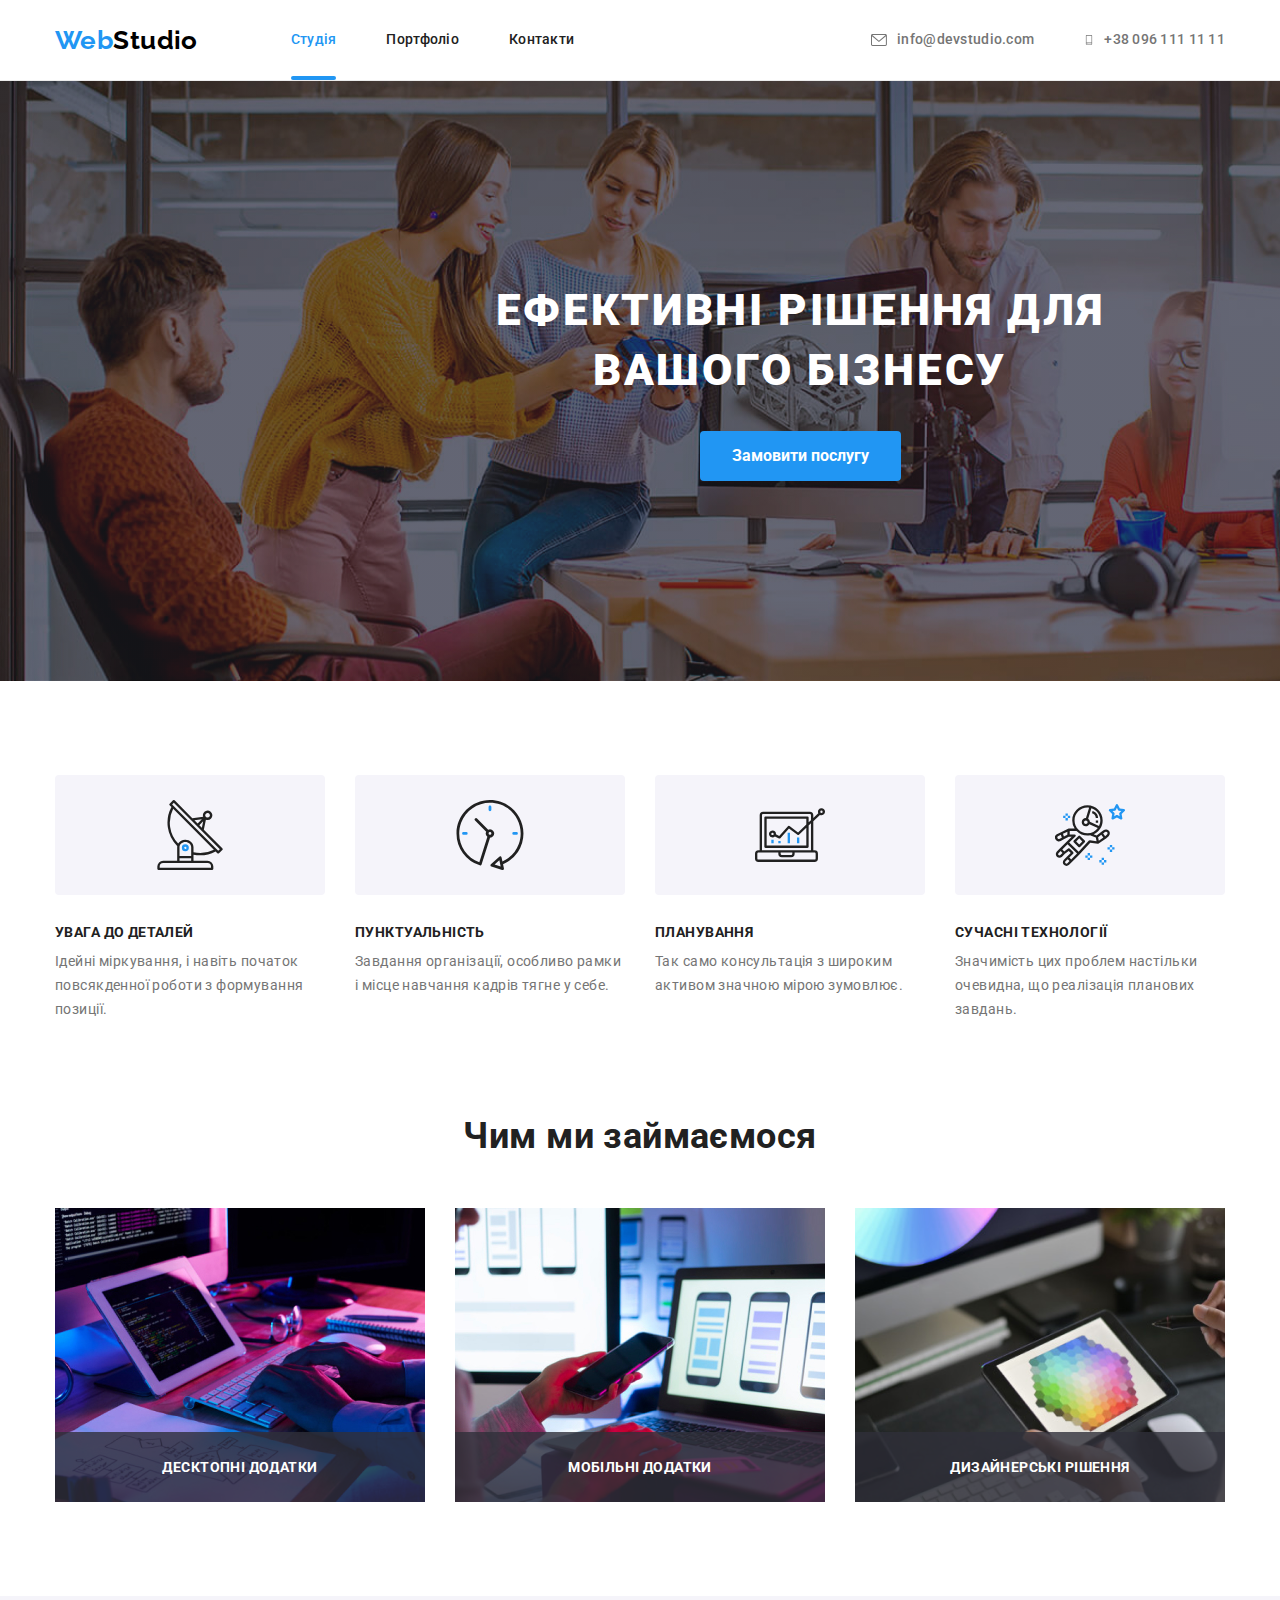
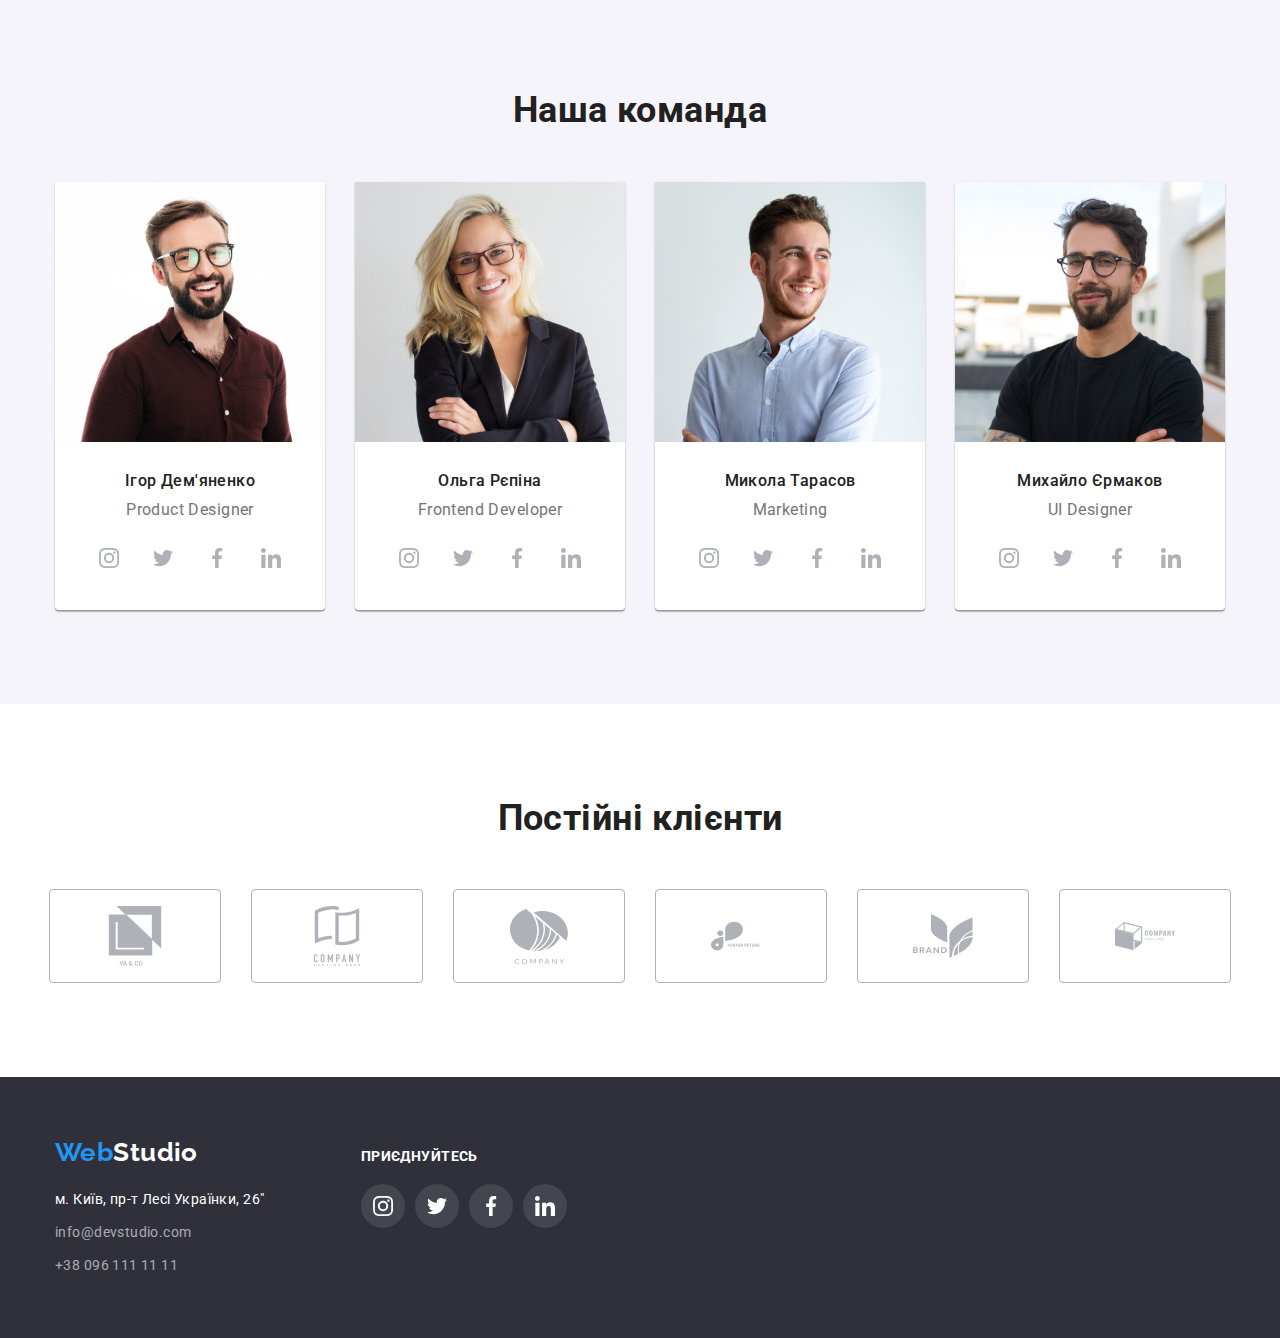
==== index.html @ 8d3b5fda "Сделал разметку модального окна без иконок" ====
<!DOCTYPE html>
<html lang="uk">
<head>
    <meta charset="UTF-8">
    <meta http-equiv="X-UA-Compatible" content="IE=edge">
    <meta name="viewport" content="width=device-width, initial-scale=1.0">
    <title>Studio</title>
    <link
        href="https://fonts.googleapis.com/css2?family=Montserrat:ital,wght@0,700;1,400&family=Raleway:wght@700&family=Roboto:wght@400;500;700;900&display=swap"
        rel="stylesheet">
    <link rel="stylesheet" href="https://cdnjs.cloudflare.com/ajax/libs/modern-normalize/1.1.0/modern-normalize.min.css">
    <link rel="stylesheet" href="./css/styles.css">
</head>
<body>
    <header class="header">
        <div class="container header-container">
            <nav class="header-navigation">
                <a href="./index.html" class="logo"><span class="logo-first-part">Web</span><span
                        class="logo-second-part">Studio</span> </a>
            
                <ul class="site-nav">
                    <li><a href="" class="link current">Студія</a></li>
                    <li><a href="./portfolio.html" class="link">Портфоліо</a></li>
                    <li><a href="" class="link">Контакти</a></li>
                </ul>
            </nav>
            <ul class="contacts">
                <li>
                    <a href="mailto:info@devstudio.com" class="link email"><svg class="header-icon" width="16" height="12">
                    <use href="./images/icons.svg#icon-envelope-1"></use>
                </svg>info@devstudio.com
            </a>
        </li>
                <li><a href="tel:+380961111111" class="link phone"><svg class="header-icon" width="10" height="16">
                    <use href="./images/icons.svg#icon-smartphone"></use>
                </svg>+38 096 111 11 11</a></li>
            </ul>
        </div>
        </header>
    <main>
        <section class="section hero">
            <div class="container">
                <h1 class="hero-title">Ефективні рішення для вашого бізнесу</h1>
                <button type="button" class="button primary" data-modal-open>Замовити послугу</button>
            </div>
            
        </section> 

        <section class="section section-feature-list">
            <div class="container">
                <ul class="feature-list section-list">
                    <li class="feature-list-item">
                        <div class="feauter-list-icon-image">
                            <svg class="feauter-list-icon" width="70" height="70">
                                <use href="./images/icons.svg#icon-antenna"></use>
                            </svg>
                        </div>
                        <h3 class="title">УВАГА ДО ДЕТАЛЕЙ</h3>
                        <p class="feature-list-discription">Ідейні міркування, і навіть початок повсякденної роботи з формування позиції.</p>
                    </li>
                
                    <li class="feature-list-item">
                        <div class="feauter-list-icon-image">
                            <svg class="feauter-list-icon" width="70" height="70">
                                <use href="./images/icons.svg#icon-clock"></use>
                            </svg>
                        </div>
                        <h3 class="title">ПУНКТУАЛЬНІСТЬ</h3>
                        <p class="feature-list-discription">Завдання організації, особливо рамки і місце навчання кадрів тягне у себе.</p>
                    </li>
                
                    <li class="feature-list-item">
                        <div class="feauter-list-icon-image">
                            <svg class="feauter-list-icon" width="70" height="70">
                                <use href="./images/icons.svg#icon-diagram"></use>
                            </svg>
                        </div>
                        <h3 class="title">ПЛАНУВАННЯ</h3>
                        <p class="feature-list-discription">Так само консультація з широким активом значною мірою зумовлює.</p>
                    </li>
                
                    <li class="feature-list-item">
                        <div class="feauter-list-icon-image">
                            <svg class="feauter-list-icon" width="70" height="70">
                                <use href="./images/icons.svg#icon-astronaut"></use>
                            </svg>
                        </div>
                        <h3 class="title">СУЧАСНІ ТЕХНОЛОГІЇ</h3>
                        <p class="feature-list-discription">Значимість цих проблем настільки очевидна, що реалізація планових завдань.</p>
                    </li>
                </ul>
            </div>
            
        </section>

        <section class="section section-what-we-do">
            <div class="container">
                <h2 class="section-title">Чим ми займаємося</h2>
                
                <ul class="what-we-do-list section-list">
                    <li class="what-we-do-item">
                        <img src="images/picture1.jpg" alt="компьютер" width="370">
                        <p class="what-we-do-content">Десктопні додатки</p>
                    </li>
                    <li class="what-we-do-item">
                        <img src="images/picture2.jpg" alt="телефон" width="370">
                        <p class="what-we-do-content">Мобільні додатки</p>
                    </li>
                    <li class="what-we-do-item">
                        <img src="images/picture3.jpg" alt="планшет" width="370">
                        <p class="what-we-do-content">Дизайнерські рішення</p>
                    </li>
                </ul>

            </div>
            
        </section>

        <section class="section section-our-team">
            <div class="container">
                <h2 class="section-title">Наша команда</h2>
                <ul class="team-member-list section-list">
                    <li class="team-member-item">
                        <img class="team-member-photo" src="images/photo1.jpg" alt="фото Ігор" width="270">
                        <h3 class="team-member-name">Ігор Дем'яненко</h3>
                        <p class="team-member-position">Product Designer</p>
                        <ul class="social-links-list list">
                            <li class="social-link-item">
                                <a href="" class="social-link link">
                                    <svg class="social-link-icon link" width="20" height="20">
                                        <use href="./images/icons.svg#icon-instagram"></use>
                                    </svg>
                                </a>
                            </li>
                            <li class="social-link-item">
                                <a href="" class="social-link link">
                                    <svg class="social-link-icon" width="20" height="20">
                                        <use href="./images/icons.svg#icon-twitter"></use>
                                    </svg>
                                </a>
                            </li>
                            <li class="social-link-item">
                                <a href="" class="social-link link">
                                    <svg class="social-link-icon link" width="20" height="20">
                                        <use href="./images/icons.svg#icon-facebook"></use>
                                    </svg>
                                </a>
                            </li>
                            <li class="social-link-item">
                                <a href="" class="social-link link">
                                    <svg class="social-link-icon link" width="20" height="20">
                                        <use href="./images/icons.svg#icon-linkedin"></use>
                                    </svg>
                                </a>
                            </li>
                        </ul>

                        
                    </li>
                
                    <li class="team-member-item">
                        <img class="team-member-photo" src="images/photo2.jpg" alt="фото Ольга" width="270">
                        <h3 class="team-member-name">Ольга Рєпіна</h3>
                        <p class="team-member-position">Frontend Developer</p>
                        <ul class="social-links-list list">
                            <li class="social-link-item">
                                <a href="" class="social-link link">
                                    <svg class="social-link-icon link" width="20" height="20">
                                        <use href="./images/icons.svg#icon-instagram"></use>
                                    </svg>
                                </a>
                            </li>
                            <li class="social-link-item">
                                <a href="" class="social-link link">
                                    <svg class="social-link-icon link" width="20" height="20">
                                        <use href="./images/icons.svg#icon-twitter"></use>
                                    </svg>
                                </a>
                            </li>
                            <li class="social-link-item">
                                <a href="" class="social-link link">
                                    <svg class="social-link-icon link" width="20" height="20">
                                        <use href="./images/icons.svg#icon-facebook"></use>
                                    </svg>
                                </a>
                            </li>
                            <li class="social-link-item">
                                <a href="" class="social-link link">
                                    <svg class="social-link-icon link" width="20" height="20">
                                        <use href="./images/icons.svg#icon-linkedin"></use>
                                    </svg>
                                </a>
                            </li>
                        </ul>
                        
                        
                        
                    </li>
                
                    <li class="team-member-item">
                        <img class="team-member-photo" src="images/photo3.jpg" alt="фото Микола" width="270">
                        <h3 class="team-member-name">Микола Тарасов</h3>
                        <p class="team-member-position">Marketing</p>
                        <ul class="social-links-list list">
                            <li class="social-link-item">
                                <a href="" class="social-link link">
                                    <svg class="social-link-icon link" width="20" height="20">
                                        <use href="./images/icons.svg#icon-instagram"></use>
                                    </svg>
                                </a>
                            </li>
                            <li class="social-link-item">
                                <a href="" class="social-link link">
                                    <svg class="social-link-icon link" width="20" height="20">
                                        <use href="./images/icons.svg#icon-twitter"></use>
                                    </svg>
                                </a>
                            </li>
                            <li class="social-link-item">
                                <a href="" class="social-link link">
                                    <svg class="social-link-icon link" width="20" height="20">
                                        <use href="./images/icons.svg#icon-facebook"></use>
                                    </svg>
                                </a>
                            </li>
                            <li class="social-link-item">
                                <a href="" class="social-link link">
                                    <svg class="social-link-icon link" width="20" height="20">
                                        <use href="./images/icons.svg#icon-linkedin"></use>
                                    </svg>
                                </a>
                            </li>
                        </ul>
                        
                    </li>
                
                    <li class="team-member-item">
                        <img class="team-member-photo" src="images/photo4.jpg" alt="фото Миххайло" width="270">
                        <h3 class="team-member-name">Михайло Єрмаков</h3>
                        <p class="team-member-position">UI Designer</p>
                        <ul class="social-links-list list">
                            <li class="social-link-item">
                                <a href="" class="social-link link">
                                    <svg class="social-link-icon link" width="20" height="20">
                                        <use href="./images/icons.svg#icon-instagram"></use>
                                    </svg>
                                </a>
                            </li>
                            <li class="social-link-item">
                                <a href="" class="social-link link">
                                    <svg class="social-link-icon link" width="20" height="20">
                                        <use href="./images/icons.svg#icon-twitter"></use>
                                    </svg>
                                </a>
                            </li>
                            <li class="social-link-item">
                                <a href="" class="social-link link">
                                    <svg class="social-link-icon link" width="20" height="20">
                                        <use href="./images/icons.svg#icon-facebook"></use>
                                    </svg>
                                </a>
                            </li>
                            <li class="social-link-item">
                                <a href="" class="social-link link">
                                    <svg class="social-link-icon link" width="20" height="20">
                                        <use href="./images/icons.svg#icon-linkedin"></use>
                                    </svg>
                                </a>
                            </li>
                        </ul>
                        
                    </li>
                
                
                </ul>
            </div>
            
        </section>

        <section class="section regular-clients">
            <div class="container">
                <h2 class="section-title">Постійні клієнти</h2>
                <ul class="regular-clients-list list">
                    <li class="regular-clients-item">
                        <a href="" class="regular-clients-link link">
                            <svg class="regular-clients-icon link" width="106" height="60">
                                <use href="./images/icons.svg#icon-yaco"></use>
                            </svg>
                        </a>
                    </li>
                    <li class="regular-clients-item">
                        <a href="" class="regular-clients-link link">
                            <svg class="regular-clients-icon link" width="106" height="60">
                                <use href="./images/icons.svg#icon-company-tagline-here"></use>
                            </svg>
                        </a>
                    </li>
                    <li class="regular-clients-item">
                        <a href="" class="regular-clients-link link" >
                            <svg class="regular-clients-icon link" width="106" height="60">
                                <use href="./images/icons.svg#icon-company"></use>
                            </svg>
                        </a>
                    </li>
                    <li class="regular-clients-item">
                        <a href="" class="regular-clients-link link">
                            <svg class="regular-clients-icon link" width="106" height="60">
                                <use href="./images/icons.svg#icon-foster-peters"></use>
                            </svg>
                        </a>
                    </li>
                    <li class="regular-clients-item">
                        <a href="" class="regular-clients-link link">
                            <svg class="regular-clients-icon link" width="106" height="60">
                                <use href="./images/icons.svg#icon-brand"></use>
                            </svg>
                        </a>
                    </li>
                    <li class="regular-clients-item">
                        <a href="" class="regular-clients-link link">
                            <svg class="regular-clients-icon link" width="106" height="60">
                                <use href="./images/icons.svg#icon-company-tagline-line"></use>
                            </svg>
                        </a>
                    </li>
                </ul>
            </div>

        </section>
    </main>

    <footer class="footer">
        <div class="container">
            <div class="footer-contacts-social">
                <div class="footer-logo-contacts">
                    <a href="./index.html" class="logo"><span class="logo-first-part">Web</span><span
                            class="logo-second-part">Studio</span>
                    </a>
                    <address>
                        <ul class="contacts">
                            <li><a href="" class="link address">м. Київ, пр-т Лесі Українки, 26"</a></li>
                            <li><a href="mailto:info@devstudio.com" class="link email">info@devstudio.com</a></li>
                            <li><a href="tel:+380961111111" class="link phone">+38 096 111 11 11</a></li>
                        </ul>
                    </address>
                </div>
                <div class="footer-social">
                    <p class="join">приєднуйтесь</p>
                    <ul class="footer-join-social-list">
                        <li class="footer-join-social-item">
                            <a href="" class="footer-join-social-link">
                                <svg class="footer-join-social-icon" width="20" height="20">
                                    <use href="./images/icons.svg#icon-instagram"></use>
                                </svg>
                            </a>
                        </li>
                        <li class="footer-join-social-item">
                            <a href="" class="footer-join-social-link">
                                <svg class="footer-join-social-icon" width="20" height="20">
                                    <use href="./images/icons.svg#icon-twitter"></use>
                                </svg>
                            </a>
                        </li>
                        <li class="footer-join-social-item">
                            <a href="" class="footer-join-social-link">
                                <svg class="footer-join-social-icon" width="20" height="20">
                                    <use href="./images/icons.svg#icon-facebook"></use>
                                </svg>
                            </a>
                        </li>
                        <li class="footer-join-social-item">
                            <a href="" class="footer-join-social-link">
                                <svg class="footer-join-social-icon" width="20" height="20">
                                    <use href="./images/icons.svg#icon-linkedin"></use>
                                </svg>
                            </a>
                        </li>
                    </ul>
                </div>
            </div>
            
            
        </div>
    </footer>
    <div class="backdrop is-hidden " data-modal>
        <div class="modal">
            <button type="button" class="modal-close" data-modal-close>
                <svg class="modal-close-icon" width="18" height="18">
                    <use href="./images/icons.svg#icon-close"></use>
                </svg>
            </button>
            <p class="modal-form">Залиште свої дані, ми вам передзвонимо</p>
            <form class="form">
                <div class="form-field">
                    <label for="name">Ім'я</label>
                    <input type="text" name="name" id="name">
                </div>
                
                <div class="form-field">
                    <label for="tel">Телефон</label>
                    <input type="tel" name="tel" id="tel">
                </div>
                

                <div class="form-field">
                    <label for="email">Пошта</label>
                    <input type="email" name="email" id="email">
                </div>
                
                <div class="form-field">
                    <label for="comment">Коментар</label>
                    <textarea name="comment" id="comment" placeholder="Введіть текст"></textarea>
                </div>
                
                <div class="checkbox-field">
                    <input type="checkbox" name="policy" id="policy">
                    <label for="policy">Погоджуюся з розсилкою та приймаю <span class="tearms">Умови договору</span></label>
                </div>
                    
                
                
                <div class="form-btn">
                    <button type="submit" class="modal-btn">Відправити</button>
                </div>
                
            </form>
        </div>
    </div>
    <script src="./js/modal.js"></script>
</body>

</html>
---- css/styles.css ----
:root, ::after, ::before {
    --primary-text-color:#757575;
    --title-text-color:#212121;
    --accent-color:#2196F3;
    --primary-white-color:#FFFFFF;
}

body {
    color:var(--primary-text-color);
    background-color: var(--primary-white-color);
    font-family: Roboto, sans-serif;
    letter-spacing: 0.03em;
    font-size: 14px;
    line-height: 1.71;
}
/* Global tags */
p,
h1,
h2,
h3,
h4,
h5,
h6 {
    margin: 0;
}

a {
    text-decoration: none;
}

ul {
    margin: 0;
    padding-left: 0;
    list-style: none;
}

li {
    line-height: initial;
}

img {
    display: block;
}

address {
    font-style: normal;
}


/* Global class */

.container {
    width: 1200px;
    padding-left: 15px;
    padding-right: 15px;
    margin: 0 auto;
}

.section {
    background-color: #F5F5F5;
    padding-top: 94px;
    padding-bottom: 94px;
}

.section-list {
    display: flex;
    gap: 30px;
}

.link {
    transition: color 250ms cubic-bezier(0.4, 0, 0.2, 1);
    
}

.link:hover,
.link:focus {
    color: var(--accent-color) !important;
    
}

/* Button */
.button {
    color: var(--primary-text-color);
    background-color: var(--primary-white-color);
    cursor: pointer;
    font-weight: 700;
    font-size: 16px;
    line-height: 1.87;
    border: 0;
}

.button-list {
    display: flex;
    gap: 8px;
    justify-content: center;
}

.button.primary {
    display: block;
    padding: 10px 32px;
    background-color: var(--accent-color);
    color: var(--primary-white-color);
    border-radius: 4px;

}

.button.secondary {
    background-color: #F5F4FA;
    color: var(--title-text-color);
    padding: 6px 22px;
    font-weight: 500;
    font-size: 16px;
    line-height: 1.62;
    border-radius: 4px;
    transition: color 250ms cubic-bezier(0.4, 0, 0.2, 1), background-color 250ms cubic-bezier(0.4, 0, 0.2, 1);
}

.button.secondary:hover,
.button.secondary:focus {
    color: var(--primary-white-color);
    background-color: var(--accent-color);
    
}

/* HEADER */

.header {
  
    border-bottom: 1px solid #ECECEC;
}

.header-container {
    display: flex;
    justify-content: space-between;  
}

.header-navigation {
    display: flex;
    align-items: center;
}

.contacts {
    display: flex;
    gap: 50px;
    align-items: center;
}

.header-icon {
   display: block;
   fill: var(--primary-text-color);
   transition: fill 250ms cubic-bezier(0.4, 0, 0.2, 1);
   
}


.link.email:hover .header-icon,
.link.email:focus .header-icon {
    
    fill: currentColor;
}

.link.phone:hover .header-icon,
.link.phone:focus .header-icon {
    fill: currentColor;
}

.logo {
    font-family: Raleway;
    font-weight: 700;
    font-size: 26px;
    line-height: 1.19;
    margin-right: 93px;
}

.logo-first-part {
    color: var(--accent-color);
}

.logo-second-part{
    color: #000000;
}

.link.current {
    position: relative;

}

.link.current::after {
    content: "";
    position: absolute;
    height: 4px;
    width: 100%;
    background: #2196F3;
    border-radius: 2px;
    display: block;
    bottom: 0;
}



/* site-nav */

.site-nav {
    margin: 0;
    display: flex;
    gap: 50px;
}

.site-nav .link {
    color: var(--title-text-color);
    font-weight: 500;
    line-height: 1.14;
    letter-spacing: 0.02em;
    padding-top: 32px;
    padding-bottom: 32px; 
    display: block;      
}

.site-nav .link.current {
    color: var(--accent-color);
}

.header .email, .header .phone {
    font-weight: 500;
    line-height: 1.14;
    letter-spacing: 0.02em;
    color: var(--primary-text-color);
    display: flex;
    align-items: center;
    gap: 10px;
}






/* section */


.section-title {
    margin-bottom: 50px;
    color: var(--title-text-color);
    font-weight: 700;
    font-size: 36px;
    line-height: 1.16;
    text-align: center;
}

/* Section what we do */

.section-what-we-do {
    background-color: var(--primary-white-color);
}

.what-we-do-item {
    position: relative;
}

.what-we-do-content {
    display: block;
    width: 370px;
    height: 70px;
    font-weight: 700;
    font-size: 14px;
    line-height: 16px;
    text-align: center;
    letter-spacing: 0.03em;
    text-transform: uppercase;
    color: #FFFFFF;
    padding-top: 27px;
    padding-bottom: 27px;
    background-color: rgba(47, 48, 58, 0.8);
    position: absolute;
    bottom: 0;
}




/*Section our team*/
.section-our-team {
    background-color: #F5F4FA;
}

.section-our-team .section-title {
    color: var(--title-text-color);
}

.team-member-list .team-member-name {
    color: var(--title-text-color);
    font-weight: 500;
    font-size: 16px;
    line-height: 1.18;
    margin-bottom: 10px;
}

.team-member-list .team-member-position {
    font-size: 16px;
    line-height: 1.18;
}

.team-member-position {
    margin-bottom: 16px;
}

.team-member-photo {
    margin-bottom: 30px;
}

.team-member-item {
    padding-bottom: 30px;
    display: flex;
    flex-direction: column;
    align-items: center;
    background-color: var(--primary-white-color);
    box-shadow: 0px 1px 3px rgba(0, 0, 0, 0.12), 0px 1px 1px rgba(0, 0, 0, 0.14), 0px 2px 1px rgba(0, 0, 0, 0.2);
    border-radius: 0px 0px 4px 4px;
}

.social-links-list {
   display: flex;
   justify-content: center;
   gap: 10px;
}

.social-link-item {
   width: 44px;
   height: 44px; 
}

.social-link {
   width: 100%;
   height: 100%;
   display: flex;
   align-items: center;
   justify-content: center;
   background-color: var(--primary-white-color);
   border-radius: 50%;
   transition: background-color 250ms cubic-bezier(0.4, 0, 0.2, 1);
}

.social-link-icon {
    fill: #AFB1B8;
    transition: fill 250ms cubic-bezier(0.4, 0, 0.2, 1);
}

.social-link:hover, 
.social-link:focus {
    background-color: var(--accent-color);
}

.social-link:hover .social-link-icon,
.social-link:focus .social-link-icon {
    fill: var(--primary-white-color);
    
}

/* .social-link-icon:hover,
.social-link-icon:focus {
    fill: var(--primary-white-color);
} */


/* Section regular clients */

.regular-clients {
    background-color: var(--primary-white-color);
}

.regular-clients-list {
    display: flex;
    justify-content: center;
    gap: 30px;
}

.regular-clients-link {
    padding: 16px 32px;
    display: flex;
    align-items: center;
    justify-content: center;
    border: 1px solid #AFB1B8;
    border-radius: 4px;
    --color1: #AFB1B8;
    transition: color 250ms cubic-bezier(0.4, 0, 0.2, 1), border-color 250ms cubic-bezier(0.4, 0, 0.2, 1);
}

.regular-clients-link:hover, 
.regular-clients-link:focus {
    border-color:  var(--accent-color);
    --color1: var(--accent-color);
}







/*Section feature list*/

.section-feature-list {
    background-color: var(--primary-white-color);
    padding-bottom: 0;
}

.feature-list .title {
    color: var(--title-text-color);
    font-weight: 700;
    font-size: 14px;
    line-height: 1.14;
    margin-bottom: 10px;
}

.feature-list-item {
    width: 270px;
}

.feature-list-discription {
    line-height: 1.71;
}

.feauter-list-icon-image {
    display: flex;
    align-items: center;
    justify-content: center;
    width: 270px;
    height: 120px;
    margin-bottom: 30px;
    background: #F5F4FA;
    border-radius: 4px;
}

.feauter-list-icon {
    display: block;
    
}

/*Section portfolio*/

.portfolio-section {
    background-color: var(--primary-white-color);
}

.portfolio-link {
    display: block;
    transition: box-shadow 250ms cubic-bezier(0.4, 0, 0.2, 1);
}

.portfolio-link:hover {
    box-shadow: 0px 1px 1px rgba(0, 0, 0, 0.12), 0px 4px 4px rgba(0, 0, 0, 0.06), 1px 4px 6px rgba(0, 0, 0, 0.16);
}

.portfolio-section .button-list {
    margin-bottom: 50px;
}

.portfolio-list {
    flex-wrap: wrap;
}

.portfolio-description {
    border: 1px solid #EEEEEE;
    border-top: 0;
    padding: 20px 24px;
}

.portfolio-list .portfolio-item-title {
        color: var(--title-text-color);
        font-weight: 700;
        font-size: 18px;
        line-height: 2;
        letter-spacing: 0.06em;
        margin-bottom: 4px;
}
.portfolio-list .portfolio-item-text {
        font-size: 16px;
        line-height: 1.87;
}


.portfolio-top-wrap {
    position: relative;
    overflow: hidden;
}

.portfolio-link {
    transition: transform 250ms cubic-bezier(0.4, 0, 0.2, 1);
}

.portfolio-link:hover .portfolio-top-text {
    transform: translateY(0%);
}

.portfolio-top-text {
    position: absolute;
    top: 0;
    left: 0;
    color: var(--primary-white-color);
    font-weight: 400;
    font-size: 18px;
    line-height: 28px;
    letter-spacing: 0.03em;
    background-color: rgba(33, 150, 243, 0.9);
    padding: 63px 24px;
    transform: translateY(101%);
    transition: 250ms;
    animation-timing-function: cubic-bezier(0.4, 0, 0.2, 1);
}




/* hero */
.hero {
    margin: 0 auto;
    width: 1600px;
    padding-top: 200px;
    padding-bottom: 200px;
    background-image: linear-gradient(
        rgba(47, 48, 58, 0.4), 
        rgba(47, 48, 58, 0.4)
        ),
     url(../images/hero-bg.jpg);
    background-position: center;
    background-size: cover;
    background-repeat: no-repeat;
}

.hero, .footer {
    background-color: #2F303A;
}
.hero-title {
    margin: 0 auto 30px auto;
    width: 696px;
    color: #FFFFFF;
    font-weight: 900;
    font-size: 44px;
    line-height: 1.36;
    text-align: center;
    letter-spacing: 0.06em;
    text-transform: uppercase;
}

.hero .button {
    margin: 0 auto;
}





/* Footer */

.footer {
    padding-top: 60px;
    padding-bottom: 60px;
}

.footer .logo {
    display: block;
    margin-bottom: 20px;
}

.footer .logo-second-part {
    color: var(--primary-white-color);
}

.footer .email, .footer .phone, .footer .address {
    color: rgba(255, 255, 255, 0.6);
    line-height: 1.71em;
    letter-spacing: 0.03em;
}

.footer .contacts {
    flex-direction: column;
    gap: 9px;
    align-items: flex-start;
}

.footer .address {
    color: var(--primary-white-color);
}

.footer-contacts-social {
    display: flex;
    align-items: baseline;
    gap: 70px;
}

.join {
    font-weight: 700;
    font-size: 14px;
    line-height: 16px;
    letter-spacing: 0.03em;
    text-transform: uppercase;
    color: #FFFFFF;
    margin-bottom: 20px;
}
.footer-social {
    width: 206px;
    height: 80px;
}
.join {
    margin-bottom: 20px;
}

.footer-join-social-list {
    display: flex;
    gap: 10px;
}

.footer-join-social-icon {
    fill: var(--primary-white-color);
}

.footer-join-social-item {
    width: 44px;
    height: 44px;
}

.footer-join-social-link {
    width: 100%;
    height: 100%;
    display: flex;
    align-items: center;
    justify-content: center;
    background-color: rgb(255, 255, 255, 10%);
    border-radius: 50%;
}

.footer-join-social-link:hover,
.footer-join-social-link:focus {
    background-color: var(--accent-color);
    transition: transform 250ms;
    animation-timing-function: cubic-bezier(0.4, 0, 0.2, 1);
}

/* Bakc-drop */

.backdrop {
    width: 100%;
    height: 100%;
    position: fixed;
    top: 0;
    background-color: rgba(0, 0, 0, 0.2);
    transition: opacity 2s;
}

.backdrop.is-hidden {
    opacity: 0;
    pointer-events: none;
}

/* Modal */

.backdrop.is-hidden .modal {
    transform: translate(-50%, -50%) scale(0);
}

.modal {
    transform: translate(-50%, -50%) scale(1);
    position: absolute;
    top: 50%;
    left: 50%;
    
    width: 528px;
    height: 581px;
    background-color: var(--primary-white-color);
    transition: transform 2s;
}


.modal-close {
    position: absolute;
    top: 10px;
    right: 10px;
    width: 30px;
    height: 30px;
    border: 1px solid rgba(0, 0, 0, 0.1);
    border-radius: 50%;
    background-color: var(--primary-white-color);
    cursor: pointer;
    
}
 .modal-close-icon {
    position: absolute;
    top: 50%;
    left: 50%;
    transform: translate(-50%, -50%);
 }

 .modal-form {
    display: block;
    font-weight: 700;
    font-size: 20px;
    line-height: 23px;
    text-align: center;
    letter-spacing: 0.03em;
    color: #212121;
    padding-top: 40px;
    margin-bottom: 12px;
 }

 .form {
    width: 448px;
    margin-left: auto;
    margin-right: auto;
 }
 .form-field {
    display: flex;
    flex-direction: column;
    margin-bottom: 10px;
 }

 .form-field label {
    display: block;
    margin-bottom: 4px;
    font-size: 12px;
    line-height: 14px;
    letter-spacing: 0.01em;
    color: var(--primary-text-color);
 } 

 .form-field input {
    display: block;
    height: 40px;
    border: 1px solid rgba(33, 33, 33, 0.2);
    border-radius: 4px;
 }

 .form-field textarea {
    display: block;
    height: 120px;
    padding: 12px 16px;
    border: 1px solid rgba(33, 33, 33, 0.2);
    border-radius: 4px;
 }

 textarea {
    resize: none;
 }

 .form-field textarea::placeholder {
    font-size: 12px;
    line-height: 14px;
    letter-spacing: 0.01em;
    color: rgba(117, 117, 117, 0.5);
 }

 .checkbox-field {
    display: flex;
    align-items: center;
    justify-content: center;
    margin-top: 20px;
 }

 .checkbox-field label {
    display: block;
    font-size: 14px;
    line-height: 24px;
    letter-spacing: 0.03em;
    color: var(--primary-text-color);
    margin-left: 8px;
 }

 .tearms {
    letter-spacing: 0.03em;
    text-decoration-line: underline;
    color: var(--accent-color);
 }

 .form-btn {
    display: flex;
    align-items: center;
    justify-content: center;
 }

.modal-btn {
    display: block;
    width: 200px;
    height: 50px;
    margin-top: 30px;
    padding: 10px 52px;
    background-color: var(--accent-color);
    box-shadow: 0px 4px 4px rgba(0, 0, 0, 0.15);
    border-radius: 4px;
    border: 0;
    font-size: 16px;
    line-height: 1.87;
    letter-spacing: 0.06em;
    color: var(--primary-white-color);
    cursor: pointer;
}
 




/* цвет основного текста  #757575 */
/* цвет вторичного текста #212121 */
/* белый #FFFFFF */
/* акцент #2196F3 */
/* вторичный цвет фона #F5F4FA */
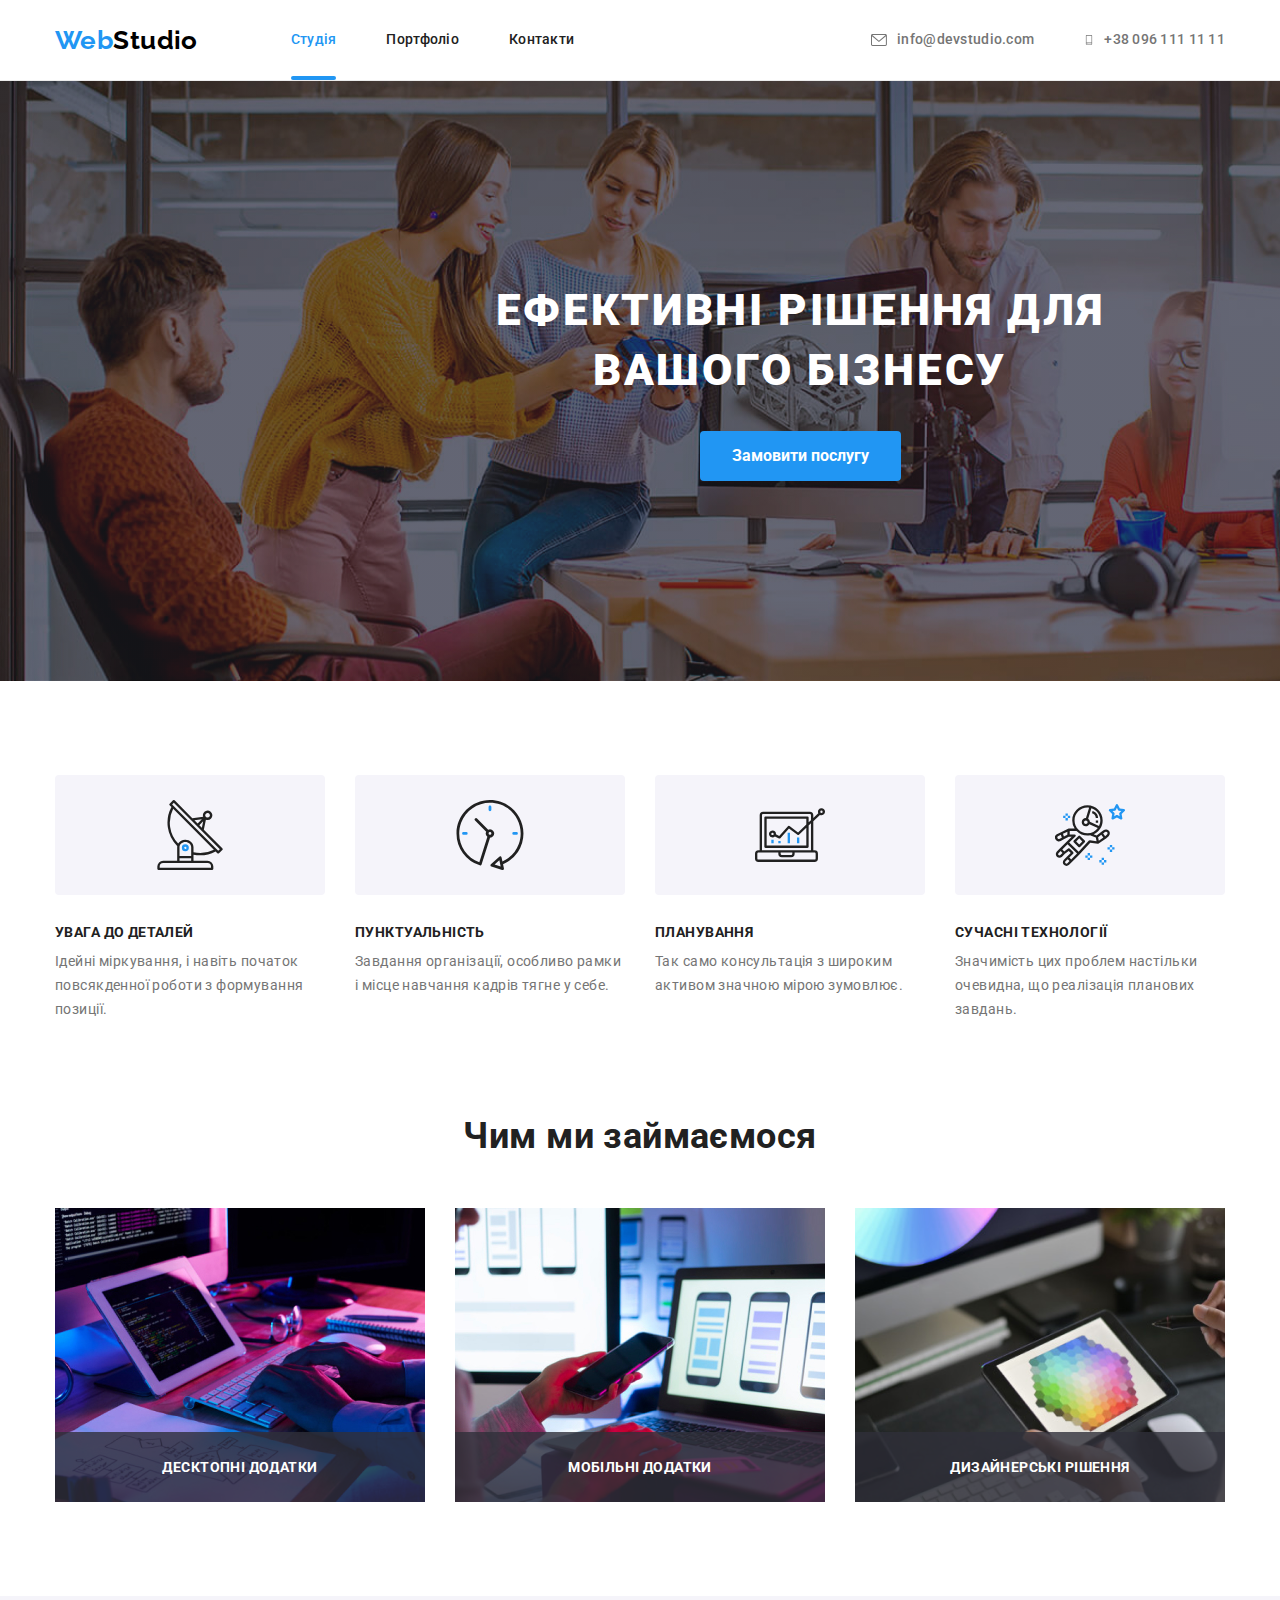
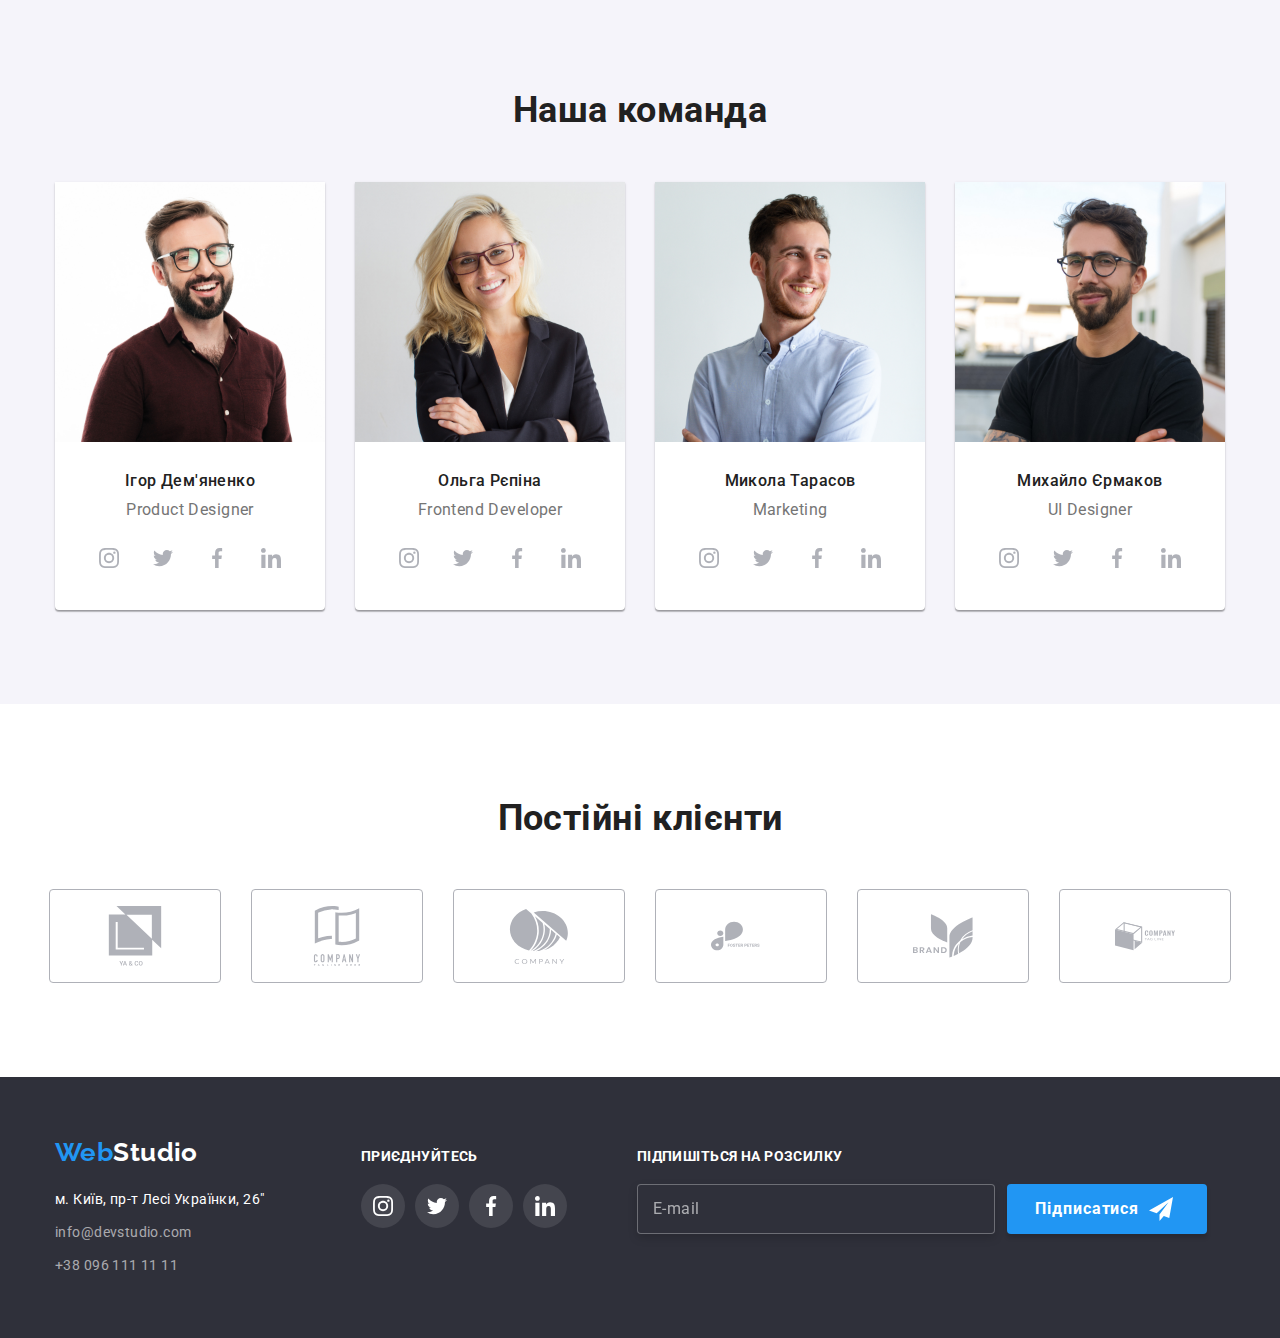
==== commit f2995b1d: "Сделал оформление элементов форм подписки в футере" ====
--- a/index.html
+++ b/index.html
@@ -377,6 +377,21 @@
                         </li>
                     </ul>
                 </div>
+                <div class="footer-mailing-list">
+                    <p class="join">Підпишіться на розсилку</p>
+                    <div class="footer-form-btn">
+                      <div class="form-email">
+                        <input type="email" class="input-email" name="email" id="email" placeholder="E-mail">
+                      </div>
+                      <button type="submit" class="footer-btn">
+                        Підписатися
+                        <svg class="footer-icon-send" width="24" height="24">
+                            <use href="./images/icons.svg#icon-icon-send"></use>
+                        </svg>
+                      </button>
+                    </div>
+                    
+                </div>
             </div>
             
             
@@ -393,18 +408,33 @@
             <form class="form">
                 <div class="form-field">
                     <label for="name">Ім'я</label>
-                    <input type="text" name="name" id="name">
+                    <input type="text" class="form-input" name="name" id="name">
+                    <span class="form-icon">
+                        <svg class="form-field-icon" width="18" height="18">
+                            <use href="./images/icons.svg#icon-form-field-name"></use>
+                        </svg>
+                    </span>
                 </div>
                 
                 <div class="form-field">
                     <label for="tel">Телефон</label>
-                    <input type="tel" name="tel" id="tel">
+                    <input type="tel" class="form-input" name="tel" id="tel">
+                    <span class="form-icon">
+                        <svg class="form-field-icon" width="18" height="18">
+                            <use href="./images/icons.svg#icon-form-field-tel"></use>
+                        </svg>
+                    </span>
                 </div>
                 
 
                 <div class="form-field">
                     <label for="email">Пошта</label>
-                    <input type="email" name="email" id="email">
+                    <input type="email" class="form-input" name="email" id="email">
+                    <span class="form-icon">
+                        <svg class="form-field-icon" width="18" height="18">
+                            <use href="./images/icons.svg#icon-form-field-email"></use>
+                        </svg>
+                    </span>
                 </div>
                 
                 <div class="form-field">
@@ -413,8 +443,15 @@
                 </div>
                 
                 <div class="checkbox-field">
-                    <input type="checkbox" name="policy" id="policy">
-                    <label for="policy">Погоджуюся з розсилкою та приймаю <span class="tearms">Умови договору</span></label>
+                    <label class="checkbox-label" for="policy">
+                        <input class="checkbox" type="checkbox" name="policy" id="policy">
+                        <span class="checkbox-icon">
+                            <svg class="checkbox-field-icon" width="16" height="15">
+                                <use href="./images/icons.svg#icon-icon-check"></use>
+                            </svg>
+                        </span>
+                        Погоджуюся з розсилкою та приймаю <span class="tearms">Умови договору</span>
+                    </label>
                 </div>
                     
                 
--- a/css/styles.css
+++ b/css/styles.css
@@ -636,6 +636,52 @@
     animation-timing-function: cubic-bezier(0.4, 0, 0.2, 1);
 }
 
+.input-email {
+    display: block;
+    width: 358px;
+    height: 50px;
+    border: 1px solid rgba(255, 255, 255, 0.3);
+    filter: drop-shadow(0px 4px 4px rgba(0, 0, 0, 0.15));
+    border-radius: 4px;
+    background-color: #2F303A;
+    padding-top: 15px;
+    padding-bottom: 15px;
+    padding-left: 15px;
+}
+
+.footer-form-btn {
+    display: flex;
+    gap: 12px;
+}
+
+.form-email input::placeholder {
+    font-size: 16px;
+    line-height: 1.25;
+    letter-spacing: 0.03em;
+    color: rgba(255, 255, 255, 0.6);
+}
+
+.footer-btn {
+    display: flex;
+    align-items: center;
+    gap: 10px;
+    padding: 10px 28px;
+    width: 200px;
+    height: 50px;
+    background-color: #2196F3;
+    box-shadow: 0px 4px 4px rgba(0, 0, 0, 0.15);
+    border-radius: 4px;
+    border: 0;
+    font-weight: 700;
+    font-size: 16px;
+    line-height: 1.87;
+    letter-spacing: 0.06em;
+    color: #FFFFFF;
+    cursor: pointer;
+}
+
+
+
 /* Bakc-drop */
 
 .backdrop {
@@ -688,6 +734,13 @@
     top: 50%;
     left: 50%;
     transform: translate(-50%, -50%);
+    fill: #000000;
+    transition: fill 250ms cubic-bezier(0.4, 0, 0.2, 1);
+ }
+
+ .modal-close-icon:hover,
+ .modal-close-icon:focus {
+    fill: var(--accent-color);
  }
 
  .modal-form {
@@ -708,8 +761,8 @@
     margin-right: auto;
  }
  .form-field {
-    display: flex;
-    flex-direction: column;
+    display: block;
+    position: relative;
     margin-bottom: 10px;
  }
 
@@ -725,16 +778,51 @@
  .form-field input {
     display: block;
     height: 40px;
+    width: 100%;
     border: 1px solid rgba(33, 33, 33, 0.2);
     border-radius: 4px;
- }
+    padding-top: 12px;
+    padding-bottom: 12px;
+    padding-left: 42px;
+    transition: border-color 250ms cubic-bezier(0.4, 0, 0.2, 1);
+ }
+
+ .form-field input:hover, 
+ .form-field input:focus {
+    border-color: var(--accent-color);
+    cursor: pointer;
+ }
+
+ .form-icon  {
+    display: block;
+    position: absolute;
+    top: 50%;
+    left: 12px;
+ }
+
+ .form-field-icon {
+    fill: #212121;
+ }
+ 
+ .form-field input:focus .form-icon {
+    fill: var(--accent-color);
+ }
+
 
  .form-field textarea {
     display: block;
     height: 120px;
+    width: 100%;
     padding: 12px 16px;
     border: 1px solid rgba(33, 33, 33, 0.2);
     border-radius: 4px;
+    transition: border-color 250ms cubic-bezier(0.4, 0, 0.2, 1);
+ }
+
+ .form-field textarea:hover,
+ .form-field textarea:focus {
+    border-color: var(--accent-color);
+    cursor: pointer;
  }
 
  textarea {
@@ -749,9 +837,7 @@
  }
 
  .checkbox-field {
-    display: flex;
-    align-items: center;
-    justify-content: center;
+   
     margin-top: 20px;
  }
 
@@ -762,6 +848,37 @@
     letter-spacing: 0.03em;
     color: var(--primary-text-color);
     margin-left: 8px;
+ }
+
+ .checkbox {
+    appearance: none;
+ }
+
+ .checkbox-label {
+    display: flex;
+    align-items: center;
+ }
+
+ .checkbox-icon {
+    display: inline-block;
+    background-color: var(--primary-white-color);
+    border: 2px solid #212121;
+    border-radius: 2px;
+    width: 16px;
+    height: 15px;
+    margin-right: 8px;
+ }
+
+ .checkbox:checked + .checkbox-icon {
+    border-color: var(--accent-color);
+    background-color: var(--accent-color);
+    fill: var(--primary-white-color);
+    background-size: contain;
+    background-origin: border-box;
+ }
+
+ .checkbox-field-icon {
+    fill: var(--primary-white-color);
  }
 
  .tearms {
